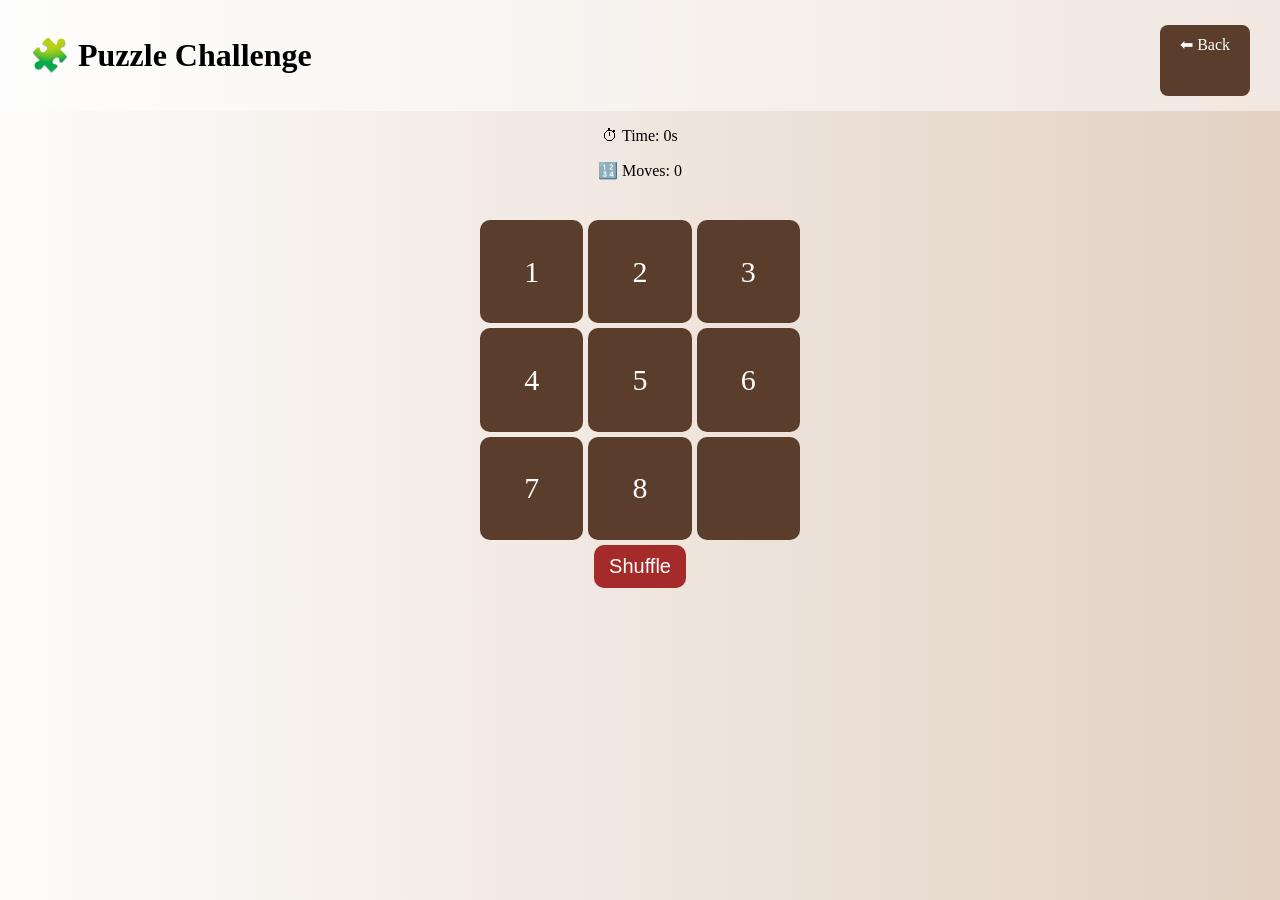
==== puzzle.html @ 6ce861fe "puzzle.html" ====
<!DOCTYPE html>
<html>
<head>
    <title>Puzzle Game - Royal Gambit</title>
    <link rel="stylesheet" href="style.css">
</head>
<body>

<header>
    <h1>🧩 Puzzle Challenge</h1>
    <a href="index.html" class="btn">⬅ Back</a>
</header>
<div class="stats">
    <p>⏱ Time: <span id="timer">0</span>s</p>
    <p>🔢 Moves: <span id="moves">0</span></p>
</div>
<div class="puzzle-container">
    <div id="puzzle-board"></div>
</div>

<div class="controls">
    <button onclick="shuffle()">Shuffle</button>
</div>

<script src="puzzle.js"></script>
</body>
</html>
---- style.css ----
body {
  text-align: center;
  font-family: Georgia, serif;
  background: linear-gradient(to right, #fdfcfb, #e2d1c3);
  margin: 0;
  padding: 0;
}

.title {
  margin-top: 20px;
  color: #5a3e2b;
}

.container {
  display: flex;
  justify-content: center;
  margin-top: 50px;
}


.btn {
  display: inline-block;
  padding: 10px 20px;
  background: #5a3e2b;
  color: white;
  text-decoration: none;
  border-radius: 8px;
  margin-top: 10px;
  cursor: pointer;
}

.board {
  display: grid;
  grid-template-columns: repeat(3, 100px);
  gap: 10px;
  justify-content: center;
  margin: 30px auto;
}

.cell {
  width: 100px;
  height: 100px;
  background: white;
  font-size: 40px;
  display: flex;
  align-items: center;
  justify-content: center;
  cursor: pointer;
  border-radius: 10px;
  box-shadow: 5px 5px 15px rgba(0,0,0,0.3);
  transition: 0.3s;
}

.cell:hover {
  transform: scale(1.1);
}
header {
  display: flex;
  justify-content: space-between;
  padding: 15px 30px;
  background: rgba(255,255,255,0.5);
}

nav a {
  margin: 0 10px;
  text-decoration: none;
  color: #5a3e2b;
  font-weight: bold;
}

.quote-section {
  margin-top: 30px;
  padding: 20px;
  background: white;
  width: 70%;
  margin-left: auto;
  margin-right: auto;
  border-radius: 15px;
  box-shadow: 5px 5px 15px rgba(0,0,0,0.2);
}

.games {
  display: flex;
  justify-content: center;
  gap: 20px;
  margin-top: 20px;
}

footer {
  margin-top: 50px;
  padding: 15px;
  background: #5a3e2b;
  color: white;
}
.controls button {
  margin: 5px;
  padding: 10px 15px;
  font-size: 20px;
  border-radius: 10px;
  border: none;
  background: brown;
  color: white;
}
@media (max-width: 600px) {
  .game-card {
    width: 90%;
  }
  }
.game-card {
  background: white;
  width: 250px;
  padding: 20px;
  border-radius: 15px;
  box-shadow: 0 4px 10px rgba(0,0,0,0.1);
  text-align: center;
}
.puzzle-container {
    display: flex;
    justify-content: center;
    margin-top: 40px;
}

#puzzle-board {
    width: 320px;
    height: 320px;
    display: grid;
    grid-template-columns: repeat(3, 1fr);
    gap: 5px;
}

.tile {
    background: #5a3e2b;
    color: white;
    font-size: 30px;
    display: flex;
    align-items: center;
    justify-content: center;
    cursor: pointer;
    border-radius: 10px;
    transition: 0.2s;
}

.tile:hover {
    transform: scale(1.05);
}
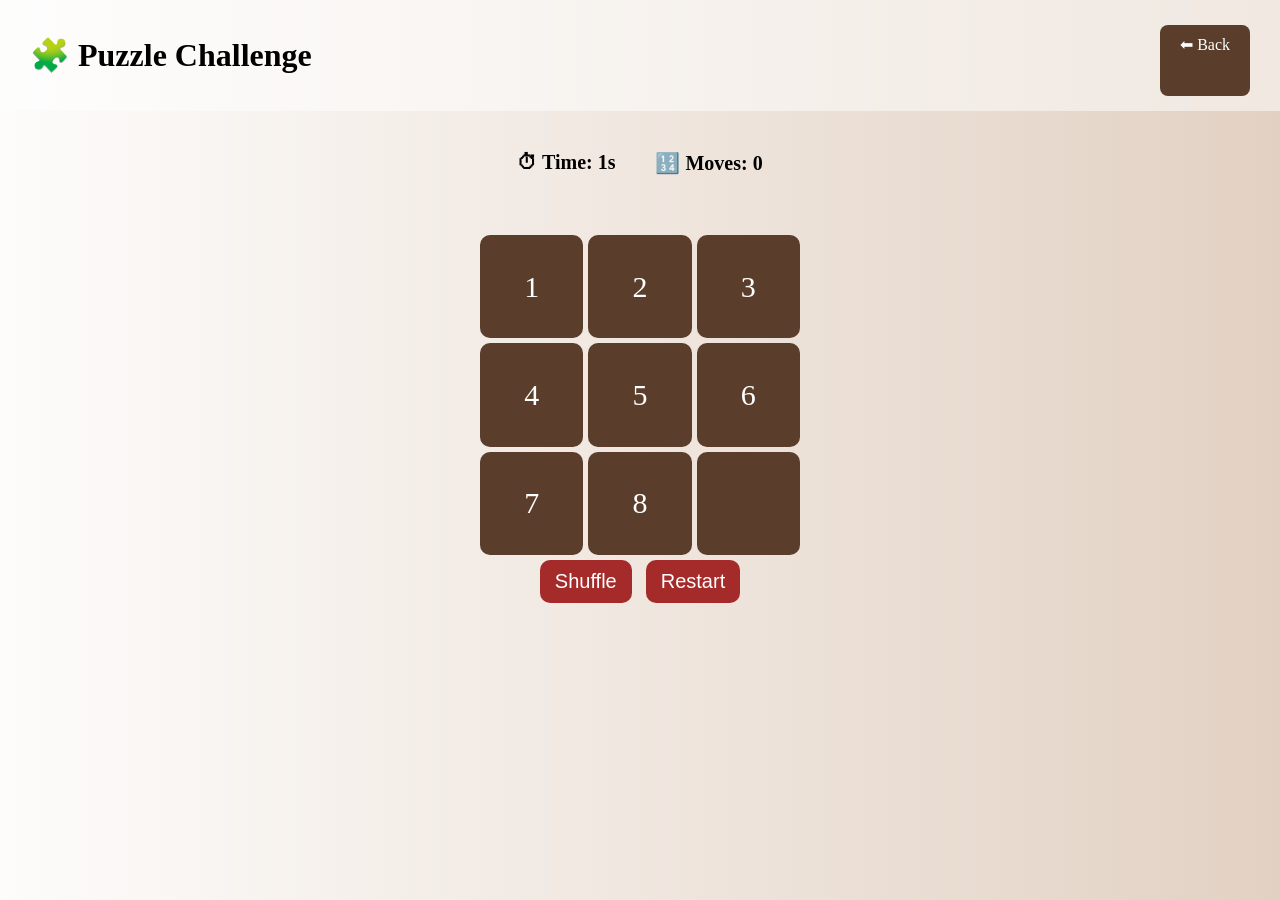
==== commit f0f96f4d: "puzzle.html" ====
--- a/puzzle.html
+++ b/puzzle.html
@@ -20,6 +20,7 @@
 
 <div class="controls">
     <button onclick="shuffle()">Shuffle</button>
+    <button onclick="createBoard()">Restart</button>
 </div>
 
 <script src="puzzle.js"></script>
--- a/style.css
+++ b/style.css
@@ -143,3 +143,11 @@
 .tile:hover {
     transform: scale(1.05);
 }
+.stats {
+    display: flex;
+    justify-content: center;
+    gap: 40px;
+    font-size: 20px;
+    margin-top: 20px;
+    font-weight: bold;
+}
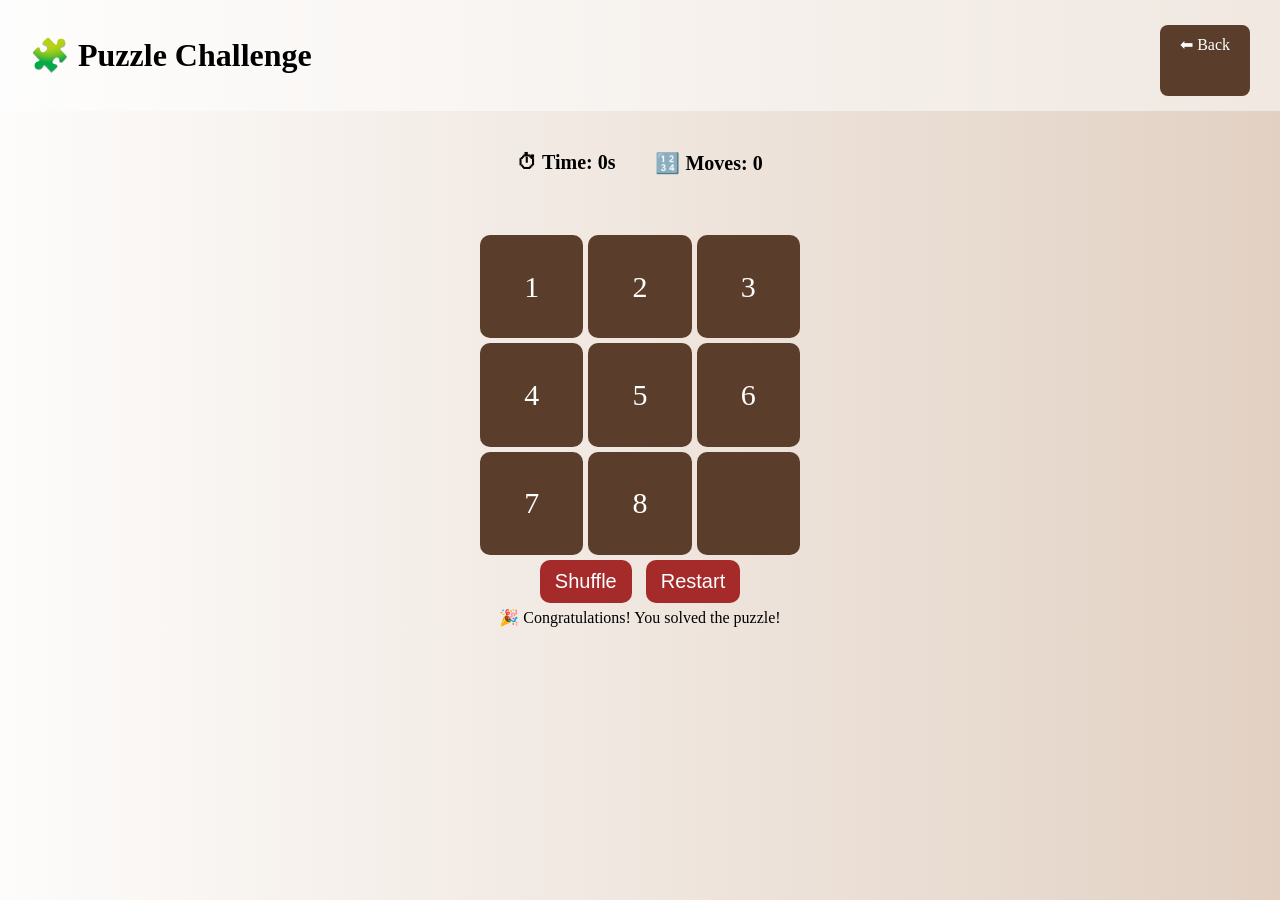
==== commit d9684802: "puzzle.html" ====
--- a/puzzle.html
+++ b/puzzle.html
@@ -23,6 +23,10 @@
     <button onclick="createBoard()">Restart</button>
 </div>
 
+<div id="win-message" class="win-box">
+    🎉 Congratulations! You solved the puzzle!
+</div>
+    
 <script src="puzzle.js"></script>
 </body>
 </html>
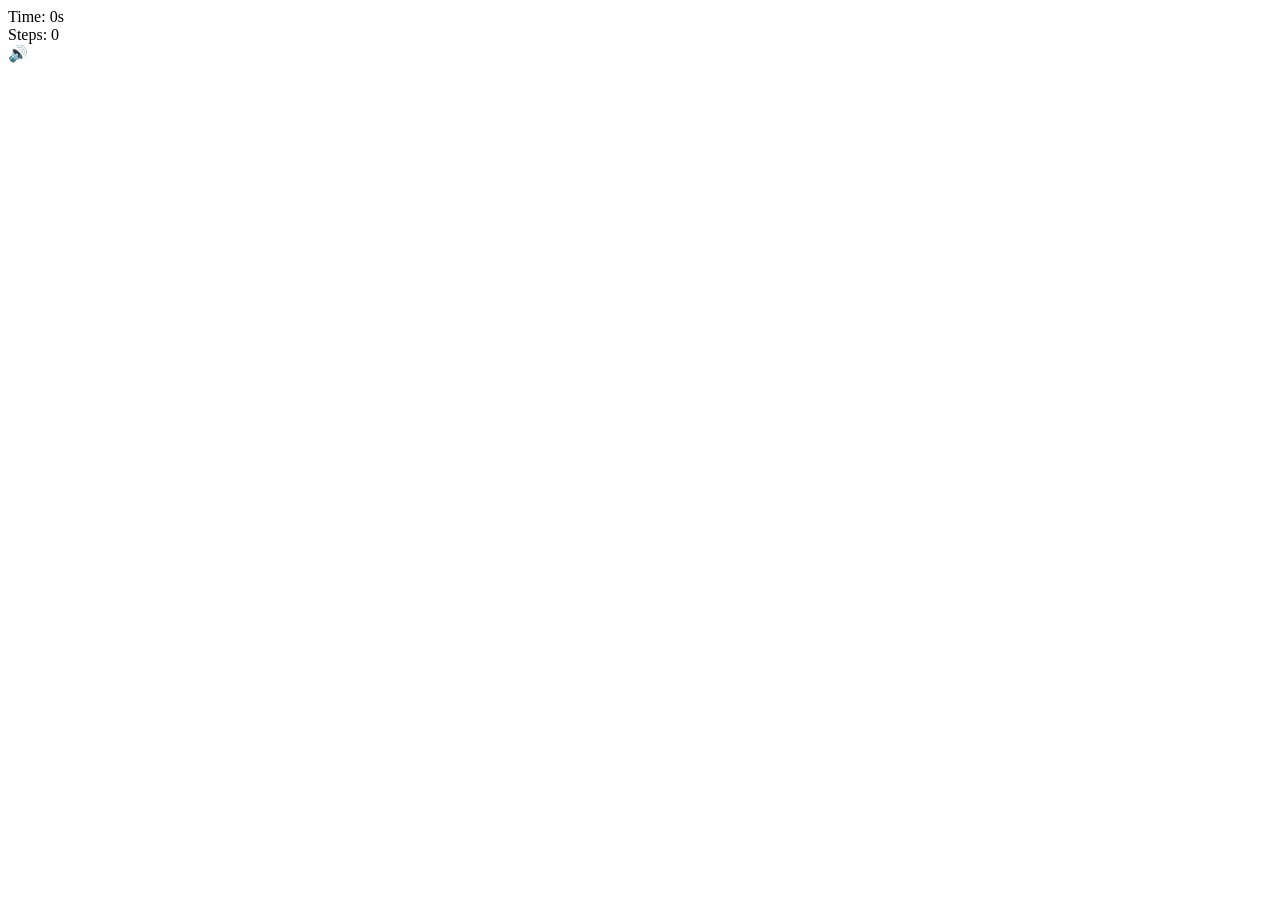
==== commit 5fdcf527: "puzzle.html" ====
--- a/puzzle.html
+++ b/puzzle.html
@@ -1,32 +1,21 @@
 <!DOCTYPE html>
 <html>
 <head>
-    <title>Puzzle Game - Royal Gambit</title>
-    <link rel="stylesheet" href="style.css">
+<title>Puzzle Game</title>
+<link rel="stylesheet" href="css/style.css">
 </head>
-<body>
+<body onload="initPuzzle(); startGame();">
 
-<header>
-    <h1>🧩 Puzzle Challenge</h1>
-    <a href="index.html" class="btn">⬅ Back</a>
-</header>
-<div class="stats">
-    <p>⏱ Time: <span id="timer">0</span>s</p>
-    <p>🔢 Moves: <span id="moves">0</span></p>
-</div>
-<div class="puzzle-container">
-    <div id="puzzle-board"></div>
+<div class="game-header">
+  <div id="timer">Time: 0s</div>
+  <div id="steps">Steps: 0</div>
+  <div onclick="toggleSound()">🔊</div>
 </div>
 
-<div class="controls">
-    <button onclick="shuffle()">Shuffle</button>
-    <button onclick="createBoard()">Restart</button>
-</div>
+<div id="puzzleBoard"></div>
+<div id="winScreen" class="win-screen"></div>
 
-<div id="win-message" class="win-box">
-    🎉 Congratulations! You solved the puzzle!
-</div>
-    
-<script src="puzzle.js"></script>
+<script src="js/main.js"></script>
+<script src="js/puzzle.js"></script>
 </body>
 </html>
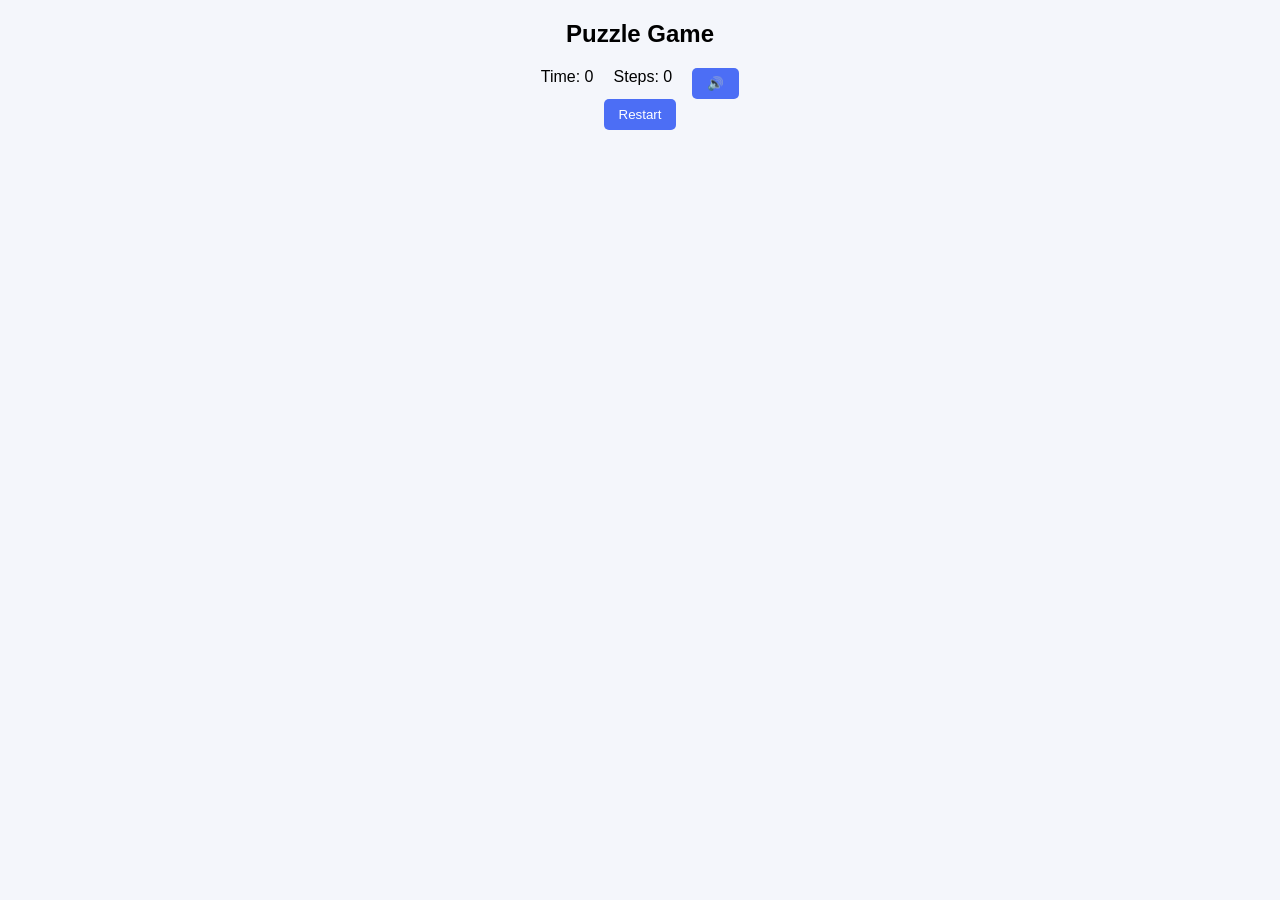
==== commit a6837168: "puzzle.html" ====
--- a/puzzle.html
+++ b/puzzle.html
@@ -4,16 +4,18 @@
 <title>Puzzle Game</title>
 <link rel="stylesheet" href="css/style.css">
 </head>
-<body onload="initPuzzle(); startGame();">
+<body>
+
+<h2>Puzzle Game</h2>
 
 <div class="game-header">
-  <div id="timer">Time: 0s</div>
-  <div id="steps">Steps: 0</div>
-  <div onclick="toggleSound()">🔊</div>
+<span id="timer">Time: 0</span>
+<span id="steps">Steps: 0</span>
+<button onclick="toggleSound()">🔊</button>
 </div>
 
-<div id="puzzleBoard"></div>
-<div id="winScreen" class="win-screen"></div>
+<div id="puzzle"></div>
+<button onclick="restart()">Restart</button>
 
 <script src="js/main.js"></script>
 <script src="js/puzzle.js"></script>
--- a/css/style.css
+++ b/css/style.css
@@ -0,0 +1,92 @@
+body{
+margin:0;
+font-family:Arial;
+background:#f4f6fb;
+text-align:center;
+}
+
+header{
+display:flex;
+justify-content:space-between;
+align-items:center;
+padding:10px 30px;
+background:white;
+box-shadow:0 2px 10px rgba(0,0,0,0.1);
+}
+
+.logo{height:50px;cursor:pointer;}
+
+nav a{
+margin:0 10px;
+text-decoration:none;
+color:#333;
+font-weight:bold;
+}
+
+.hero{
+padding:60px 20px;
+}
+
+.games{
+display:flex;
+justify-content:center;
+gap:20px;
+padding:40px;
+flex-wrap:wrap;
+}
+
+.card{
+background:white;
+padding:30px;
+width:200px;
+border-radius:10px;
+box-shadow:0 5px 15px rgba(0,0,0,0.1);
+text-decoration:none;
+color:black;
+font-weight:bold;
+}
+
+.card:hover{
+transform:scale(1.05);
+}
+
+footer{
+background:white;
+padding:20px;
+margin-top:40px;
+}
+
+.popup{
+display:none;
+position:fixed;
+top:0;
+left:0;
+width:100%;
+height:100%;
+background:rgba(0,0,0,0.6);
+justify-content:center;
+align-items:center;
+}
+
+.popup img{
+width:300px;
+background:white;
+padding:20px;
+border-radius:10px;
+}
+
+.game-header{
+display:flex;
+justify-content:center;
+gap:20px;
+margin-top:20px;
+}
+
+button{
+padding:8px 15px;
+border:none;
+background:#4c6ef5;
+color:white;
+border-radius:5px;
+cursor:pointer;
+}
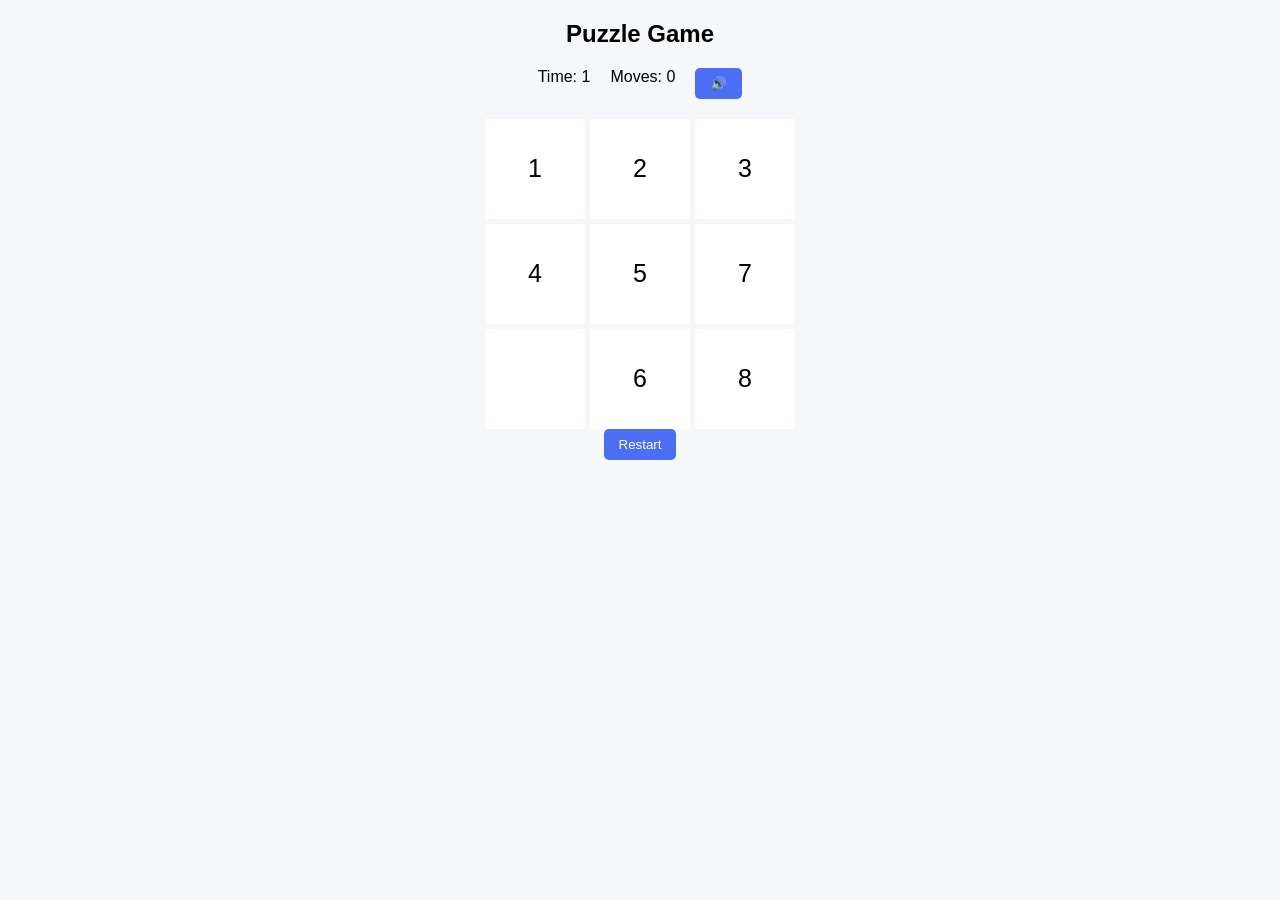
==== commit 8aab2b69: "puzzle.html" ====
--- a/puzzle.html
+++ b/puzzle.html
@@ -1,7 +1,7 @@
 <!DOCTYPE html>
 <html>
 <head>
-<title>Puzzle Game</title>
+<title>Puzzle</title>
 <link rel="stylesheet" href="css/style.css">
 </head>
 <body>
@@ -10,7 +10,7 @@
 
 <div class="game-header">
 <span id="timer">Time: 0</span>
-<span id="steps">Steps: 0</span>
+<span id="steps">Moves: 0</span>
 <button onclick="toggleSound()">🔊</button>
 </div>
 
--- a/css/style.css
+++ b/css/style.css
@@ -1,7 +1,7 @@
 body{
 margin:0;
 font-family:Arial;
-background:#f4f6fb;
+background:#f5f7fb;
 text-align:center;
 }
 
@@ -9,30 +9,30 @@
 display:flex;
 justify-content:space-between;
 align-items:center;
-padding:10px 30px;
+padding:15px 30px;
 background:white;
 box-shadow:0 2px 10px rgba(0,0,0,0.1);
 }
 
-.logo{height:50px;cursor:pointer;}
+.logo{height:50px;}
 
 nav a{
 margin:0 10px;
 text-decoration:none;
-color:#333;
+color:black;
 font-weight:bold;
 }
 
 .hero{
-padding:60px 20px;
+padding:50px 20px;
 }
 
 .games{
 display:flex;
 justify-content:center;
 gap:20px;
+flex-wrap:wrap;
 padding:40px;
-flex-wrap:wrap;
 }
 
 .card{
@@ -50,36 +50,11 @@
 transform:scale(1.05);
 }
 
-footer{
-background:white;
-padding:20px;
-margin-top:40px;
-}
-
-.popup{
-display:none;
-position:fixed;
-top:0;
-left:0;
-width:100%;
-height:100%;
-background:rgba(0,0,0,0.6);
-justify-content:center;
-align-items:center;
-}
-
-.popup img{
-width:300px;
-background:white;
-padding:20px;
-border-radius:10px;
-}
-
 .game-header{
 display:flex;
 justify-content:center;
 gap:20px;
-margin-top:20px;
+margin:20px;
 }
 
 button{
@@ -90,3 +65,7 @@
 border-radius:5px;
 cursor:pointer;
 }
+
+.board div{
+border:1px solid #ccc;
+}
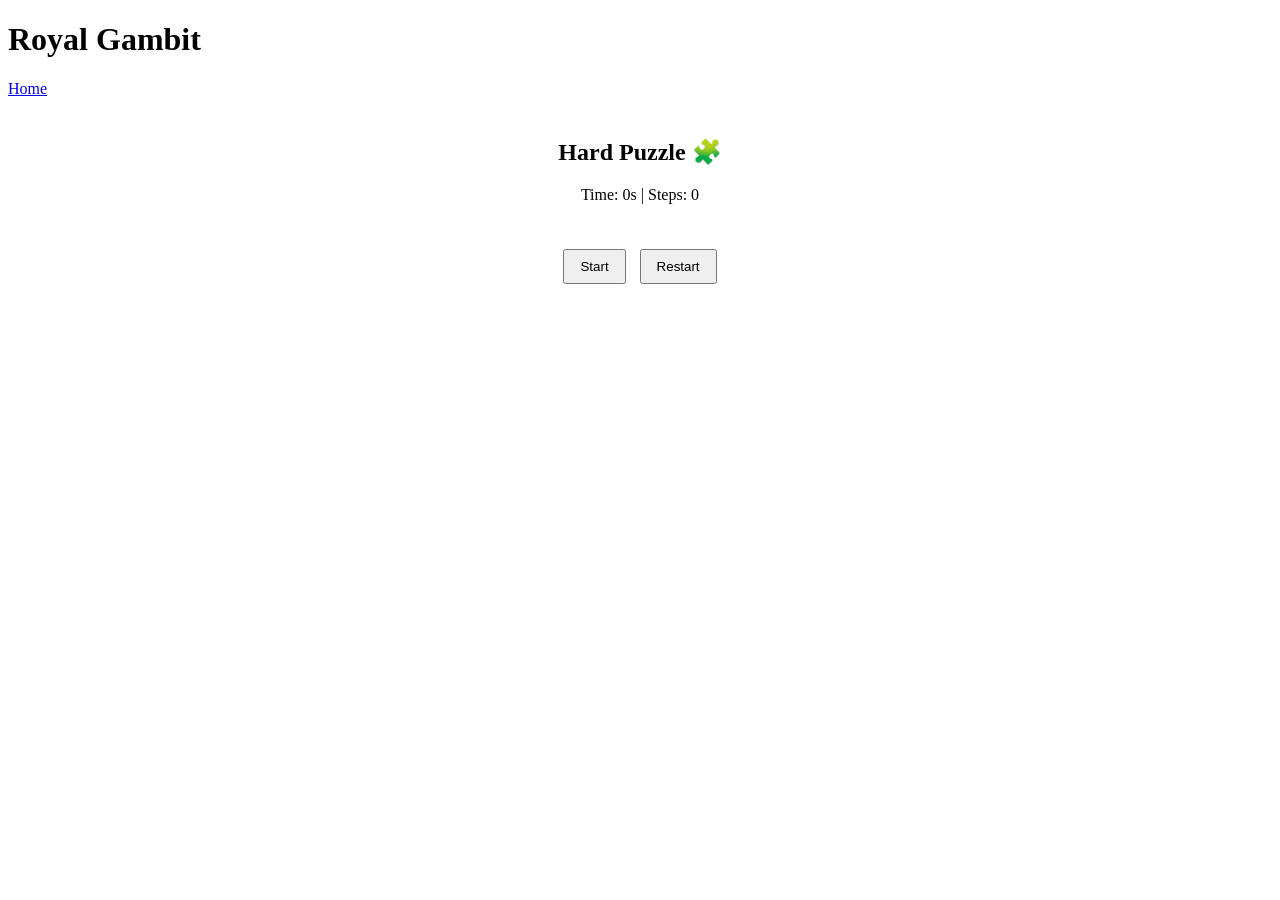
==== commit 8aab98fc: "puzzle.html" ====
--- a/puzzle.html
+++ b/puzzle.html
@@ -1,23 +1,173 @@
 <!DOCTYPE html>
 <html>
 <head>
-<title>Puzzle</title>
-<link rel="stylesheet" href="css/style.css">
+<meta charset="UTF-8">
+<meta name="viewport" content="width=device-width, initial-scale=1.0">
+<title>Puzzle - Royal Gambit</title>
+<link rel="stylesheet" href="style.css">
+
+<style>
+.game-container{
+text-align:center;
+padding:20px;
+}
+
+.puzzle{
+width:300px;
+display:grid;
+grid-template-columns:repeat(3,100px);
+gap:5px;
+margin:20px auto;
+}
+
+.tile{
+width:100px;
+height:100px;
+background:white;
+display:flex;
+align-items:center;
+justify-content:center;
+font-size:25px;
+cursor:pointer;
+box-shadow:0 0 5px rgba(0,0,0,0.2);
+}
+
+.empty{
+background:#ddd;
+}
+
+#result{
+font-size:28px;
+font-weight:bold;
+margin-top:15px;
+}
+
+.controls button{
+padding:8px 15px;
+margin:5px;
+}
+
+.confetti{
+position:fixed;
+width:10px;
+height:10px;
+animation:fall 3s linear forwards;
+}
+
+@keyframes fall{
+to{transform:translateY(600px);opacity:0;}
+}
+</style>
 </head>
+
 <body>
 
-<h2>Puzzle Game</h2>
+<header>
+<div class="logo-section">
+<h1>Royal Gambit</h1>
+</div>
+<a href="index.html" class="btn">Home</a>
+</header>
 
-<div class="game-header">
-<span id="timer">Time: 0</span>
-<span id="steps">Moves: 0</span>
-<button onclick="toggleSound()">🔊</button>
+<div class="game-container">
+<h2>Hard Puzzle 🧩</h2>
+
+<div>
+Time: <span id="timer">0</span>s |
+Steps: <span id="steps">0</span>
 </div>
 
-<div id="puzzle"></div>
+<div class="puzzle" id="puzzle"></div>
+
+<div id="result"></div>
+
+<div class="controls">
+<button onclick="startGame()">Start</button>
 <button onclick="restart()">Restart</button>
+</div>
 
-<script src="js/main.js"></script>
-<script src="js/puzzle.js"></script>
+</div>
+
+<script>
+let tiles=[];
+let steps=0;
+let timer=0;
+let interval;
+
+function startGame(){
+tiles=[1,2,3,4,5,6,7,8,""];
+shuffle(tiles);
+steps=0;
+timer=0;
+document.getElementById("steps").innerText=0;
+document.getElementById("timer").innerText=0;
+document.getElementById("result").innerText="";
+clearInterval(interval);
+interval=setInterval(()=>{
+timer++;
+document.getElementById("timer").innerText=timer;
+},1000);
+render();
+}
+
+function shuffle(arr){
+for(let i=arr.length-1;i>0;i--){
+let j=Math.floor(Math.random()*(i+1));
+[arr[i],arr[j]]=[arr[j],arr[i]];
+}
+}
+
+function render(){
+let puzzle=document.getElementById("puzzle");
+puzzle.innerHTML="";
+tiles.forEach((num,index)=>{
+let tile=document.createElement("div");
+tile.classList.add("tile");
+if(num===""){
+tile.classList.add("empty");
+}else{
+tile.innerText=num;
+tile.onclick=()=>move(index);
+}
+puzzle.appendChild(tile);
+});
+}
+
+function move(index){
+let emptyIndex=tiles.indexOf("");
+let validMoves=[index-1,index+1,index-3,index+3];
+if(validMoves.includes(emptyIndex)){
+[tiles[index],tiles[emptyIndex]]=[tiles[emptyIndex],tiles[index]];
+steps++;
+document.getElementById("steps").innerText=steps;
+render();
+checkWin();
+}
+}
+
+function checkWin(){
+if(JSON.stringify(tiles)===JSON.stringify([1,2,3,4,5,6,7,8,""])){
+clearInterval(interval);
+document.getElementById("result").innerText="You Win!";
+createConfetti();
+}
+}
+
+function restart(){
+startGame();
+}
+
+function createConfetti(){
+for(let i=0;i<80;i++){
+let conf=document.createElement("div");
+conf.classList.add("confetti");
+conf.style.left=Math.random()*100+"%";
+conf.style.background="hsl("+Math.random()*360+",100%,50%)";
+document.body.appendChild(conf);
+setTimeout(()=>conf.remove(),3000);
+}
+}
+</script>
+
 </body>
 </html>
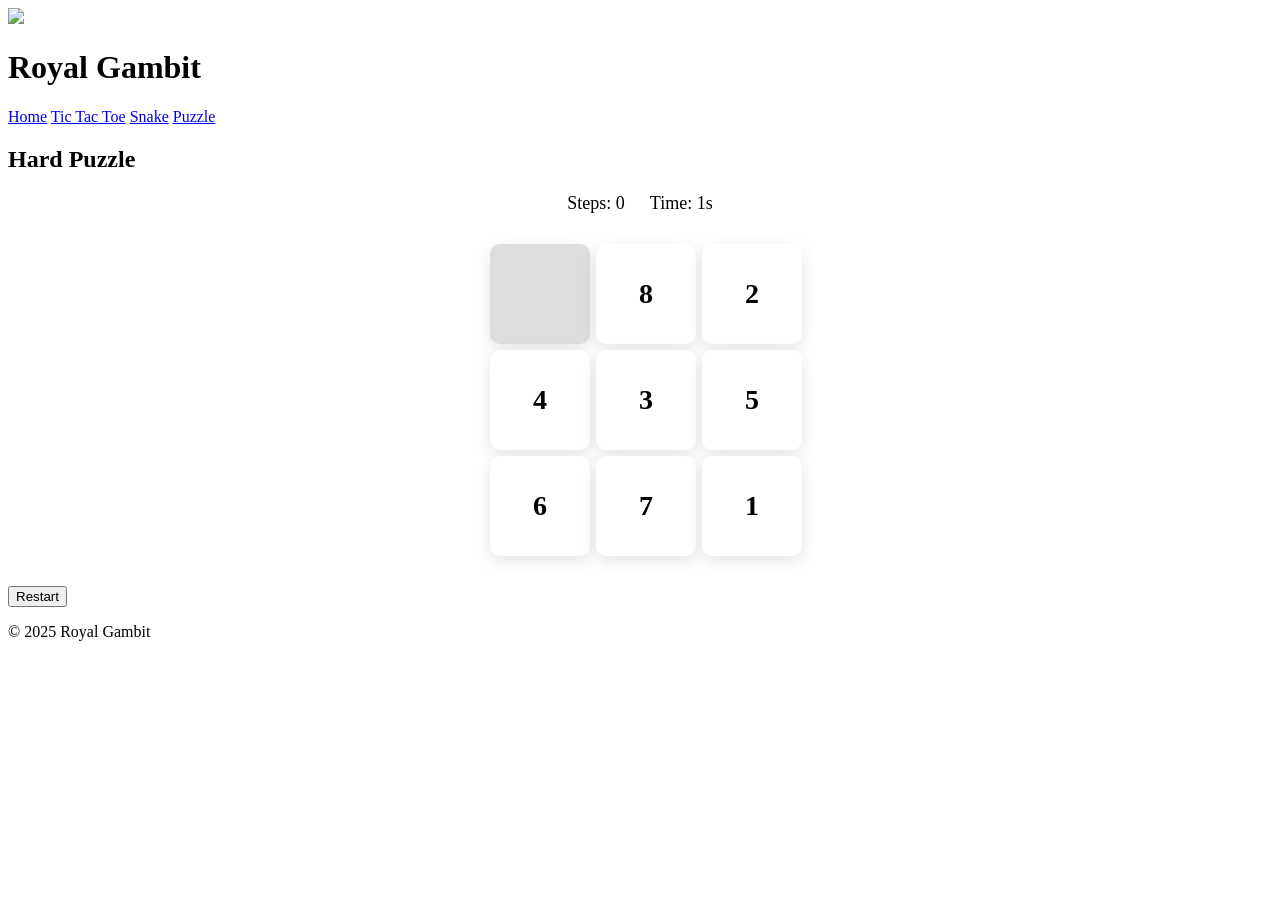
==== commit c6d0e337: "puzzle.html" ====
--- a/puzzle.html
+++ b/puzzle.html
@@ -1,23 +1,18 @@
 <!DOCTYPE html>
-<html>
+<html lang="en">
 <head>
 <meta charset="UTF-8">
 <meta name="viewport" content="width=device-width, initial-scale=1.0">
-<title>Puzzle - Royal Gambit</title>
+<title>Hard Puzzle - Royal Gambit</title>
 <link rel="stylesheet" href="style.css">
 
 <style>
-.game-container{
-text-align:center;
-padding:20px;
-}
-
-.puzzle{
+.puzzle-board{
 width:300px;
 display:grid;
 grid-template-columns:repeat(3,100px);
-gap:5px;
-margin:20px auto;
+gap:6px;
+margin:30px auto;
 }
 
 .tile{
@@ -27,99 +22,108 @@
 display:flex;
 align-items:center;
 justify-content:center;
-font-size:25px;
+font-size:28px;
+font-weight:bold;
 cursor:pointer;
-box-shadow:0 0 5px rgba(0,0,0,0.2);
+border-radius:10px;
+box-shadow:0 5px 15px rgba(0,0,0,0.1);
+transition:0.2s;
+}
+
+.tile:hover{
+background:#e8eaf6;
 }
 
 .empty{
 background:#ddd;
+cursor:default;
 }
 
-#result{
-font-size:28px;
-font-weight:bold;
+.game-info{
+display:flex;
+justify-content:center;
+gap:25px;
+font-size:18px;
 margin-top:15px;
 }
 
-.controls button{
-padding:8px 15px;
-margin:5px;
-}
-
-.confetti{
-position:fixed;
-width:10px;
-height:10px;
-animation:fall 3s linear forwards;
-}
-
-@keyframes fall{
-to{transform:translateY(600px);opacity:0;}
+.win-message{
+font-size:26px;
+color:#1a237e;
+margin-top:15px;
+font-weight:bold;
 }
 </style>
 </head>
-
 <body>
 
 <header>
-<div class="logo-section">
+<div class="logo-box">
+<img src="logo.png" class="logo">
 <h1>Royal Gambit</h1>
 </div>
-<a href="index.html" class="btn">Home</a>
+
+<nav>
+<a href="index.html">Home</a>
+<a href="tictactoe.html">Tic Tac Toe</a>
+<a href="snake.html">Snake</a>
+<a href="puzzle.html">Puzzle</a>
+</nav>
 </header>
 
-<div class="game-container">
-<h2>Hard Puzzle 🧩</h2>
+<section class="game-section">
 
-<div>
-Time: <span id="timer">0</span>s |
-Steps: <span id="steps">0</span>
+<h2>Hard Puzzle</h2>
+
+<div class="game-info">
+<span>Steps: <span id="steps">0</span></span>
+<span>Time: <span id="timer">0</span>s</span>
 </div>
 
-<div class="puzzle" id="puzzle"></div>
+<div class="puzzle-board" id="board"></div>
 
-<div id="result"></div>
+<button onclick="restartGame()">Restart</button>
 
-<div class="controls">
-<button onclick="startGame()">Start</button>
-<button onclick="restart()">Restart</button>
-</div>
+<div class="win-message" id="winMessage"></div>
 
-</div>
+</section>
+
+<footer>
+<p>© 2025 Royal Gambit</p>
+</footer>
 
 <script>
-let tiles=[];
-let steps=0;
-let timer=0;
-let interval;
+let board = document.getElementById("board");
+let tiles = [];
+let steps = 0;
+let timer = 0;
+let timerInterval;
 
-function startGame(){
-tiles=[1,2,3,4,5,6,7,8,""];
+function initGame(){
+tiles = [1,2,3,4,5,6,7,8,""];
 shuffle(tiles);
 steps=0;
 timer=0;
 document.getElementById("steps").innerText=0;
 document.getElementById("timer").innerText=0;
-document.getElementById("result").innerText="";
-clearInterval(interval);
-interval=setInterval(()=>{
+document.getElementById("winMessage").innerText="";
+clearInterval(timerInterval);
+timerInterval=setInterval(()=>{
 timer++;
 document.getElementById("timer").innerText=timer;
 },1000);
-render();
+renderBoard();
 }
 
-function shuffle(arr){
-for(let i=arr.length-1;i>0;i--){
+function shuffle(array){
+for(let i=array.length-1;i>0;i--){
 let j=Math.floor(Math.random()*(i+1));
-[arr[i],arr[j]]=[arr[j],arr[i]];
+[array[i],array[j]]=[array[j],array[i]];
 }
 }
 
-function render(){
-let puzzle=document.getElementById("puzzle");
-puzzle.innerHTML="";
+function renderBoard(){
+board.innerHTML="";
 tiles.forEach((num,index)=>{
 let tile=document.createElement("div");
 tile.classList.add("tile");
@@ -127,34 +131,35 @@
 tile.classList.add("empty");
 }else{
 tile.innerText=num;
-tile.onclick=()=>move(index);
+tile.onclick=()=>moveTile(index);
 }
-puzzle.appendChild(tile);
+board.appendChild(tile);
 });
 }
 
-function move(index){
+function moveTile(index){
 let emptyIndex=tiles.indexOf("");
 let validMoves=[index-1,index+1,index-3,index+3];
+
 if(validMoves.includes(emptyIndex)){
 [tiles[index],tiles[emptyIndex]]=[tiles[emptyIndex],tiles[index]];
 steps++;
 document.getElementById("steps").innerText=steps;
-render();
+renderBoard();
 checkWin();
 }
 }
 
 function checkWin(){
 if(JSON.stringify(tiles)===JSON.stringify([1,2,3,4,5,6,7,8,""])){
-clearInterval(interval);
-document.getElementById("result").innerText="You Win!";
+clearInterval(timerInterval);
+document.getElementById("winMessage").innerText="🎉 You Solved It!";
 createConfetti();
 }
 }
 
-function restart(){
-startGame();
+function restartGame(){
+initGame();
 }
 
 function createConfetti(){
@@ -167,6 +172,8 @@
 setTimeout(()=>conf.remove(),3000);
 }
 }
+
+initGame();
 </script>
 
 </body>
